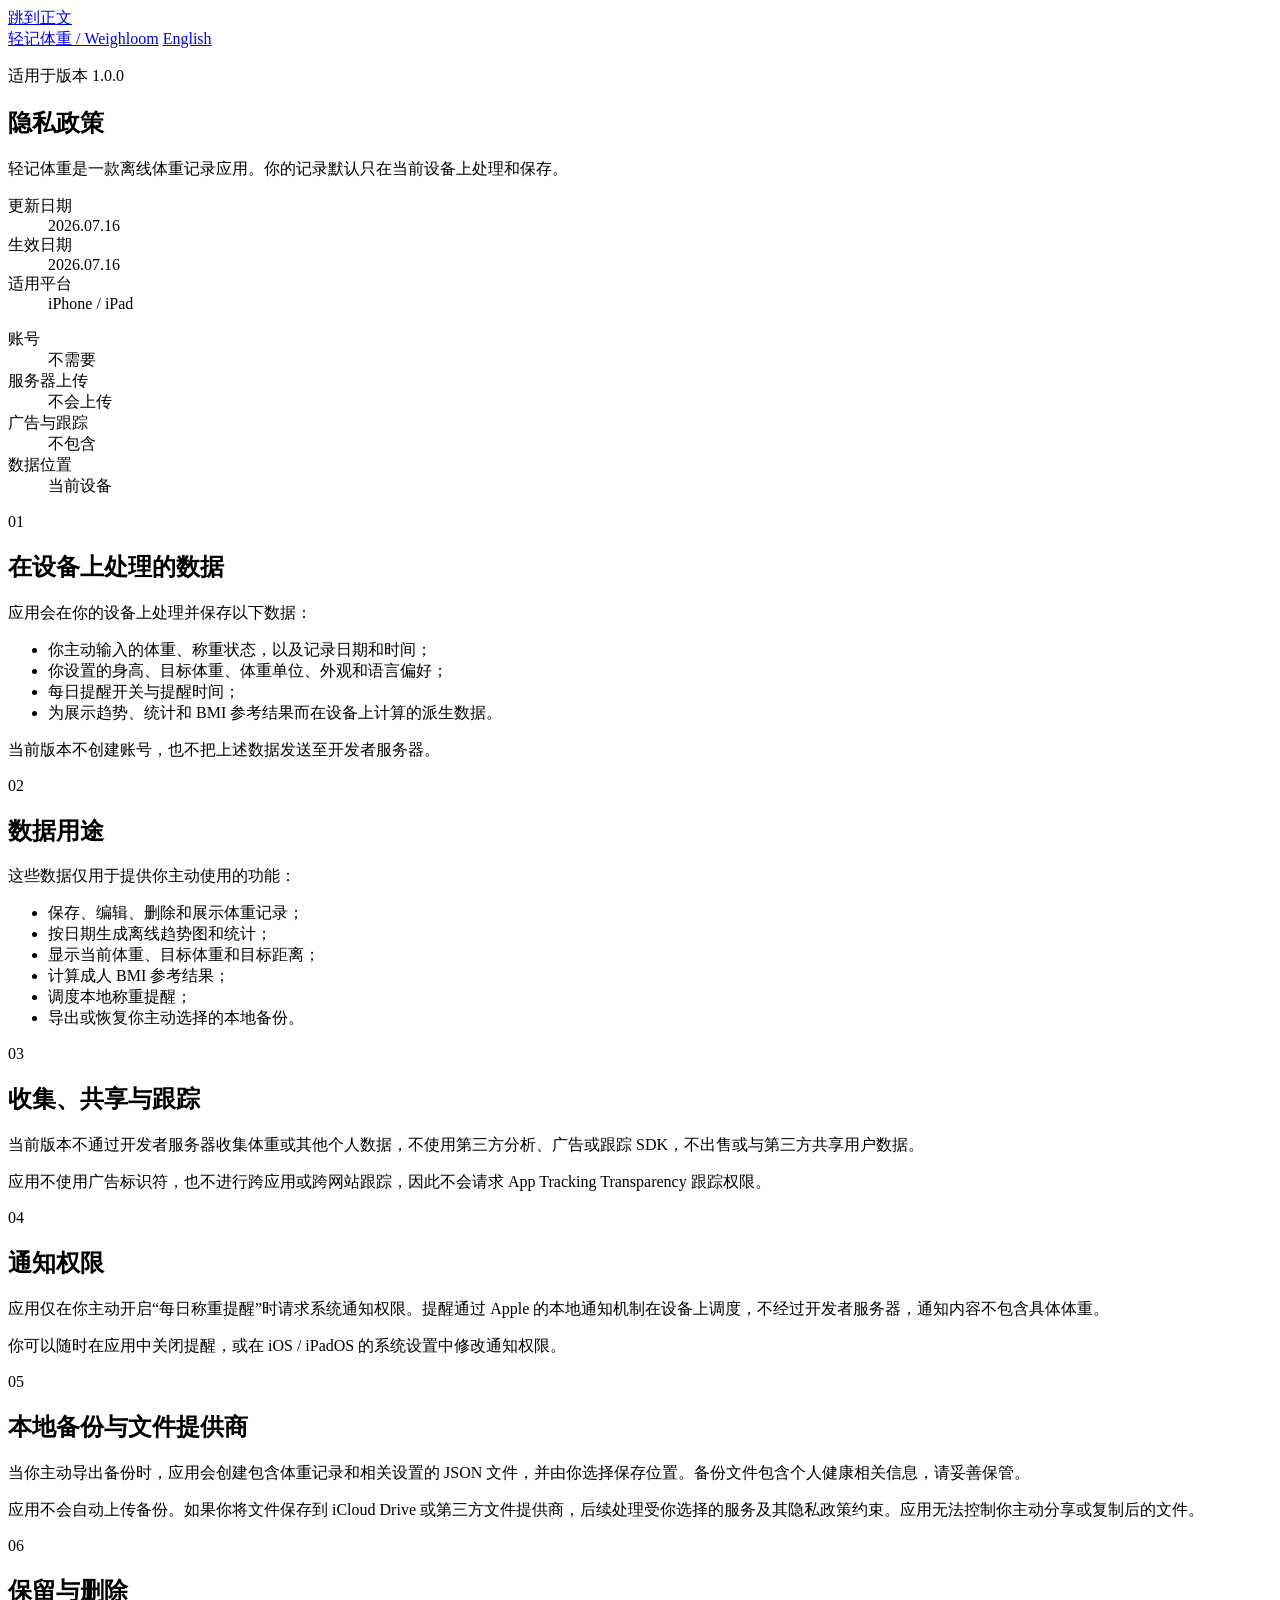
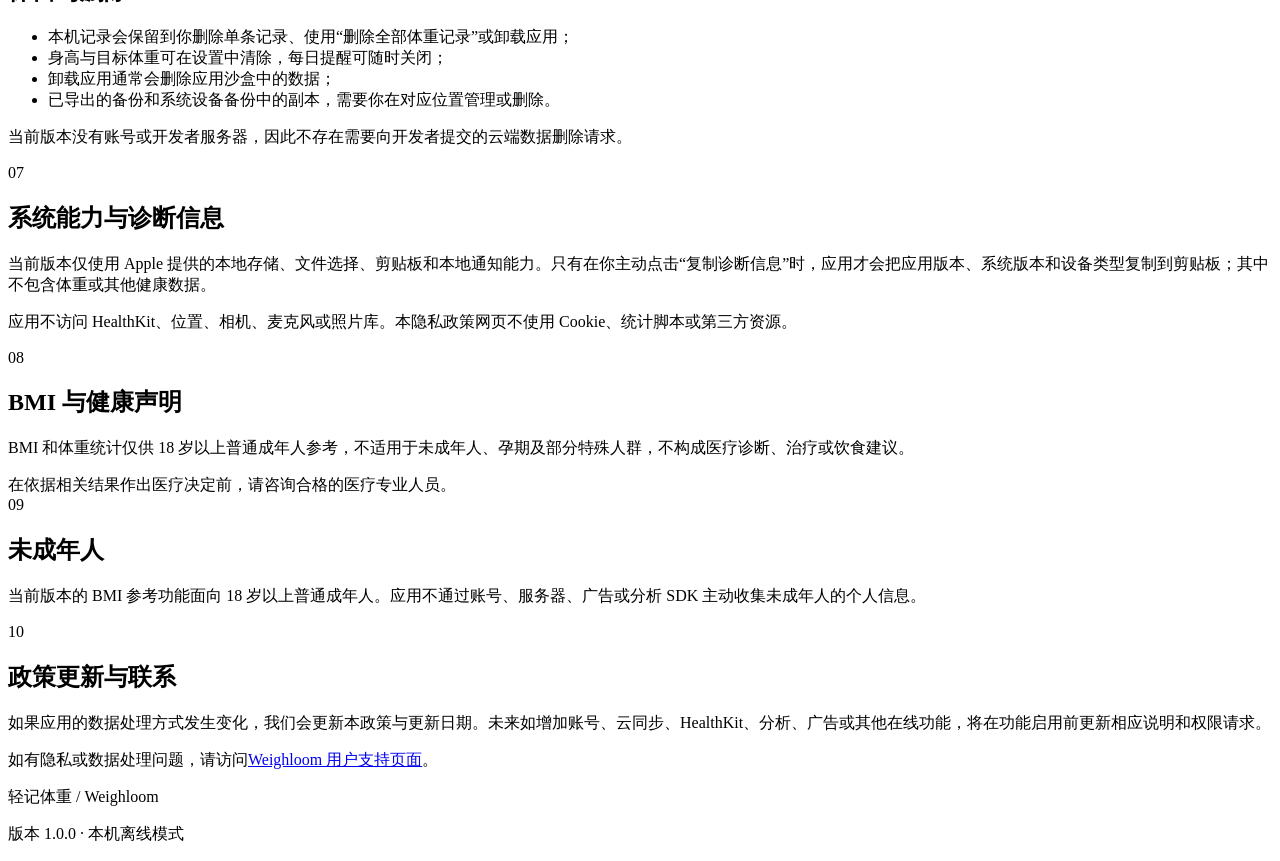
==== privacy/index.html @ 20277f67 "Add privacy/index.html" ====
<!doctype html>
<html lang="zh-CN">
<head>
    <meta charset="utf-8">
    <meta name="viewport" content="width=device-width, initial-scale=1">
    <meta name="description" content="轻记体重（Weighloom）隐私政策：数据仅在设备上处理，不上传、不跟踪、不含广告。">
    <meta name="robots" content="index,follow">
    <title>隐私政策｜轻记体重</title>
    <link rel="stylesheet" href="privacy.css">
</head>
<body>
    <a class="skip-link" href="#content">跳到正文</a>

    <header class="topbar">
        <div class="topbar__inner">
            <a class="brand" href="../" aria-label="Weighloom 首页">轻记体重 / Weighloom</a>
            <a class="language-link" href="en/" lang="en" hreflang="en">English</a>
        </div>
    </header>

    <main id="content" class="page">
        <section class="hero" aria-labelledby="page-title">
            <div>
                <p class="eyebrow">适用于版本 1.0.0</p>
                <h1 id="page-title">隐私政策</h1>
                <p class="lead">轻记体重是一款离线体重记录应用。你的记录默认只在当前设备上处理和保存。</p>
            </div>

            <dl class="meta" aria-label="政策信息">
                <div class="meta__row">
                    <dt>更新日期</dt>
                    <dd><time datetime="2026-07-16">2026.07.16</time></dd>
                </div>
                <div class="meta__row">
                    <dt>生效日期</dt>
                    <dd><time datetime="2026-07-16">2026.07.16</time></dd>
                </div>
                <div class="meta__row">
                    <dt>适用平台</dt>
                    <dd>iPhone / iPad</dd>
                </div>
            </dl>
        </section>

        <dl class="summary" aria-label="隐私摘要">
            <div class="summary__item">
                <dt>账号</dt>
                <dd>不需要</dd>
            </div>
            <div class="summary__item">
                <dt>服务器上传</dt>
                <dd>不会上传</dd>
            </div>
            <div class="summary__item">
                <dt>广告与跟踪</dt>
                <dd>不包含</dd>
            </div>
            <div class="summary__item">
                <dt>数据位置</dt>
                <dd>当前设备</dd>
            </div>
        </dl>

        <div class="policy">
            <section class="policy-section" aria-labelledby="section-01">
                <div class="section-number" aria-hidden="true">01</div>
                <div>
                    <h2 id="section-01">在设备上处理的数据</h2>
                    <p>应用会在你的设备上处理并保存以下数据：</p>
                    <ul>
                        <li>你主动输入的体重、称重状态，以及记录日期和时间；</li>
                        <li>你设置的身高、目标体重、体重单位、外观和语言偏好；</li>
                        <li>每日提醒开关与提醒时间；</li>
                        <li>为展示趋势、统计和 BMI 参考结果而在设备上计算的派生数据。</li>
                    </ul>
                    <p>当前版本不创建账号，也不把上述数据发送至开发者服务器。</p>
                </div>
            </section>

            <section class="policy-section" aria-labelledby="section-02">
                <div class="section-number" aria-hidden="true">02</div>
                <div>
                    <h2 id="section-02">数据用途</h2>
                    <p>这些数据仅用于提供你主动使用的功能：</p>
                    <ul>
                        <li>保存、编辑、删除和展示体重记录；</li>
                        <li>按日期生成离线趋势图和统计；</li>
                        <li>显示当前体重、目标体重和目标距离；</li>
                        <li>计算成人 BMI 参考结果；</li>
                        <li>调度本地称重提醒；</li>
                        <li>导出或恢复你主动选择的本地备份。</li>
                    </ul>
                </div>
            </section>

            <section class="policy-section" aria-labelledby="section-03">
                <div class="section-number" aria-hidden="true">03</div>
                <div>
                    <h2 id="section-03">收集、共享与跟踪</h2>
                    <p>当前版本不通过开发者服务器收集体重或其他个人数据，不使用第三方分析、广告或跟踪 SDK，不出售或与第三方共享用户数据。</p>
                    <p>应用不使用广告标识符，也不进行跨应用或跨网站跟踪，因此不会请求 App Tracking Transparency 跟踪权限。</p>
                </div>
            </section>

            <section class="policy-section" aria-labelledby="section-04">
                <div class="section-number" aria-hidden="true">04</div>
                <div>
                    <h2 id="section-04">通知权限</h2>
                    <p>应用仅在你主动开启“每日称重提醒”时请求系统通知权限。提醒通过 Apple 的本地通知机制在设备上调度，不经过开发者服务器，通知内容不包含具体体重。</p>
                    <p>你可以随时在应用中关闭提醒，或在 iOS / iPadOS 的系统设置中修改通知权限。</p>
                </div>
            </section>

            <section class="policy-section" aria-labelledby="section-05">
                <div class="section-number" aria-hidden="true">05</div>
                <div>
                    <h2 id="section-05">本地备份与文件提供商</h2>
                    <p>当你主动导出备份时，应用会创建包含体重记录和相关设置的 JSON 文件，并由你选择保存位置。备份文件包含个人健康相关信息，请妥善保管。</p>
                    <p>应用不会自动上传备份。如果你将文件保存到 iCloud Drive 或第三方文件提供商，后续处理受你选择的服务及其隐私政策约束。应用无法控制你主动分享或复制后的文件。</p>
                </div>
            </section>

            <section class="policy-section" aria-labelledby="section-06">
                <div class="section-number" aria-hidden="true">06</div>
                <div>
                    <h2 id="section-06">保留与删除</h2>
                    <ul>
                        <li>本机记录会保留到你删除单条记录、使用“删除全部体重记录”或卸载应用；</li>
                        <li>身高与目标体重可在设置中清除，每日提醒可随时关闭；</li>
                        <li>卸载应用通常会删除应用沙盒中的数据；</li>
                        <li>已导出的备份和系统设备备份中的副本，需要你在对应位置管理或删除。</li>
                    </ul>
                    <p>当前版本没有账号或开发者服务器，因此不存在需要向开发者提交的云端数据删除请求。</p>
                </div>
            </section>

            <section class="policy-section" aria-labelledby="section-07">
                <div class="section-number" aria-hidden="true">07</div>
                <div>
                    <h2 id="section-07">系统能力与诊断信息</h2>
                    <p>当前版本仅使用 Apple 提供的本地存储、文件选择、剪贴板和本地通知能力。只有在你主动点击“复制诊断信息”时，应用才会把应用版本、系统版本和设备类型复制到剪贴板；其中不包含体重或其他健康数据。</p>
                    <p>应用不访问 HealthKit、位置、相机、麦克风或照片库。本隐私政策网页不使用 Cookie、统计脚本或第三方资源。</p>
                </div>
            </section>

            <section class="policy-section" aria-labelledby="section-08">
                <div class="section-number" aria-hidden="true">08</div>
                <div>
                    <h2 id="section-08">BMI 与健康声明</h2>
                    <p>BMI 和体重统计仅供 18 岁以上普通成年人参考，不适用于未成年人、孕期及部分特殊人群，不构成医疗诊断、治疗或饮食建议。</p>
                    <div class="notice">在依据相关结果作出医疗决定前，请咨询合格的医疗专业人员。</div>
                </div>
            </section>

            <section class="policy-section" aria-labelledby="section-09">
                <div class="section-number" aria-hidden="true">09</div>
                <div>
                    <h2 id="section-09">未成年人</h2>
                    <p>当前版本的 BMI 参考功能面向 18 岁以上普通成年人。应用不通过账号、服务器、广告或分析 SDK 主动收集未成年人的个人信息。</p>
                </div>
            </section>

            <section class="policy-section" aria-labelledby="section-10">
                <div class="section-number" aria-hidden="true">10</div>
                <div>
                    <h2 id="section-10">政策更新与联系</h2>
                    <p>如果应用的数据处理方式发生变化，我们会更新本政策与更新日期。未来如增加账号、云同步、HealthKit、分析、广告或其他在线功能，将在功能启用前更新相应说明和权限请求。</p>
                    <p>如有隐私或数据处理问题，请访问<a href="../support/">Weighloom 用户支持页面</a>。</p>
                </div>
            </section>
        </div>
    </main>

    <footer class="footer">
        <div class="footer__inner">
            <p>轻记体重 / Weighloom</p>
            <p>版本 1.0.0 · 本机离线模式</p>
        </div>
    </footer>
</body>
</html>
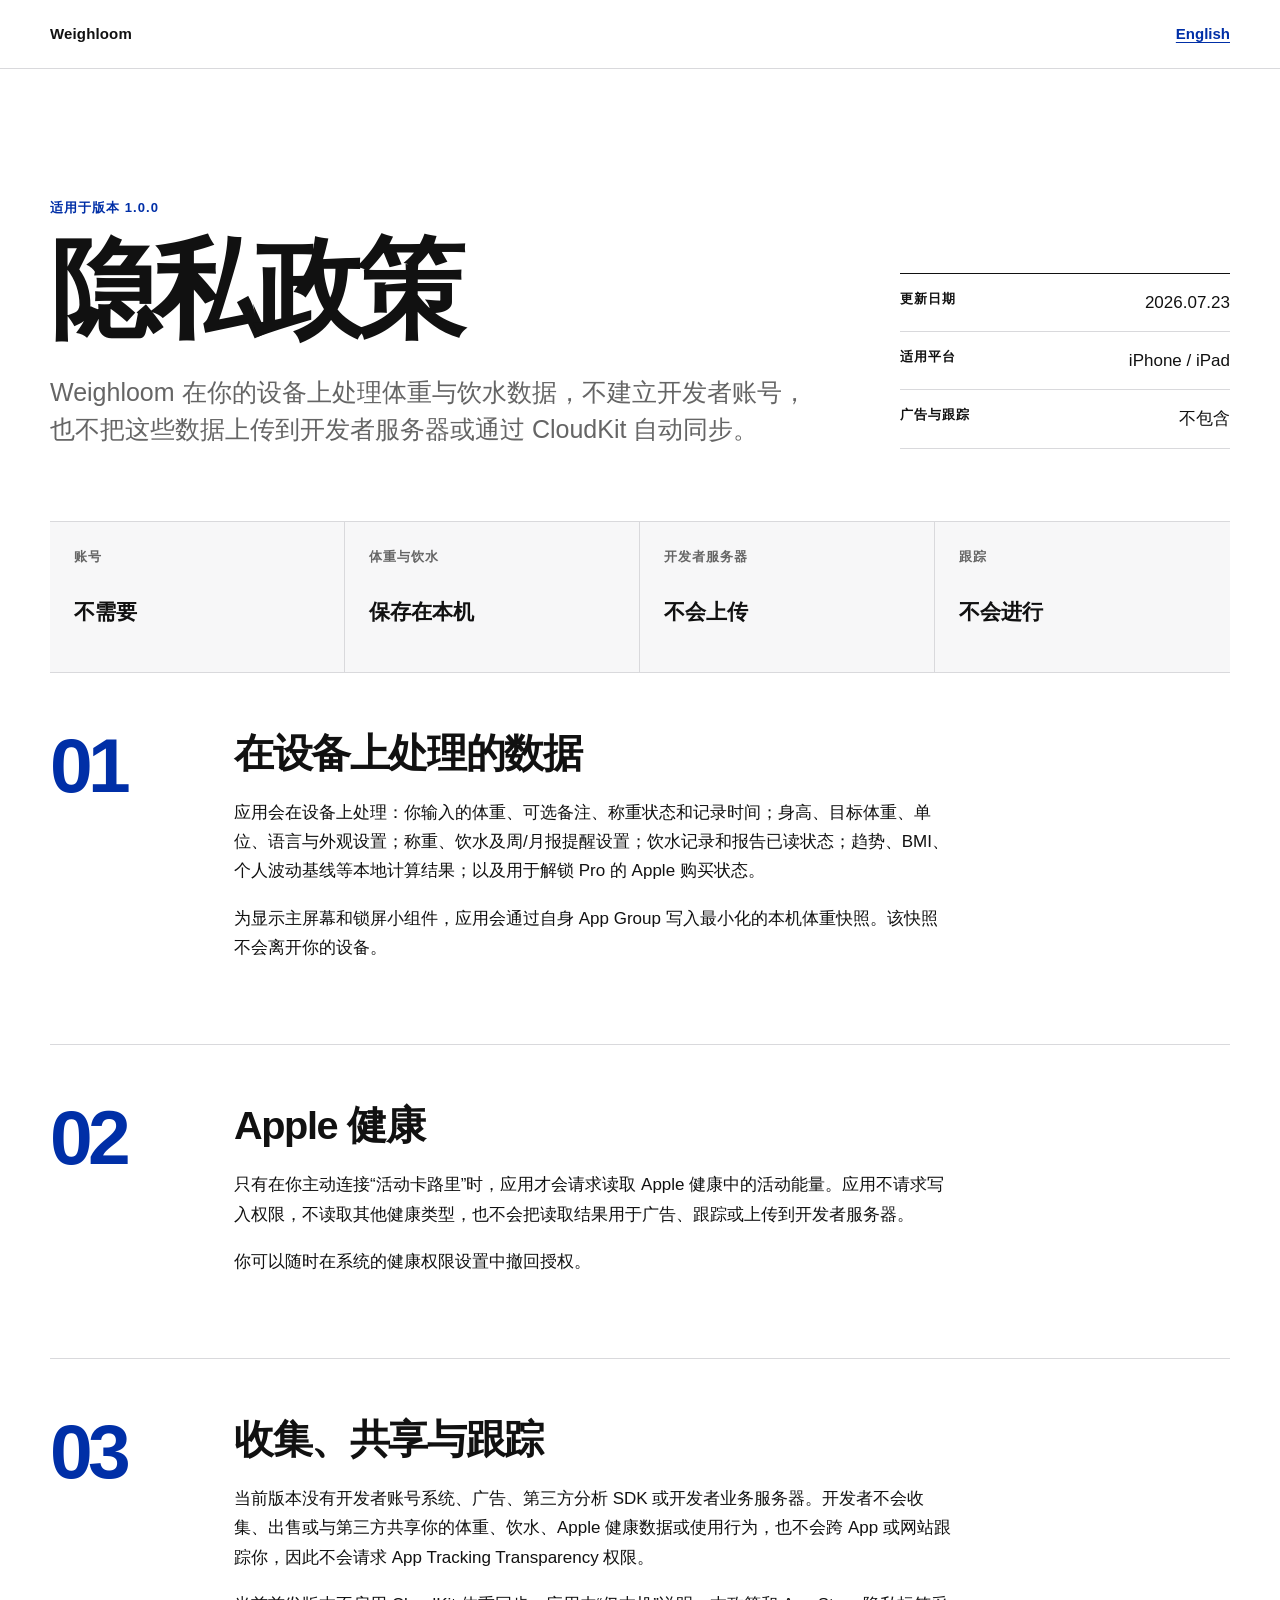
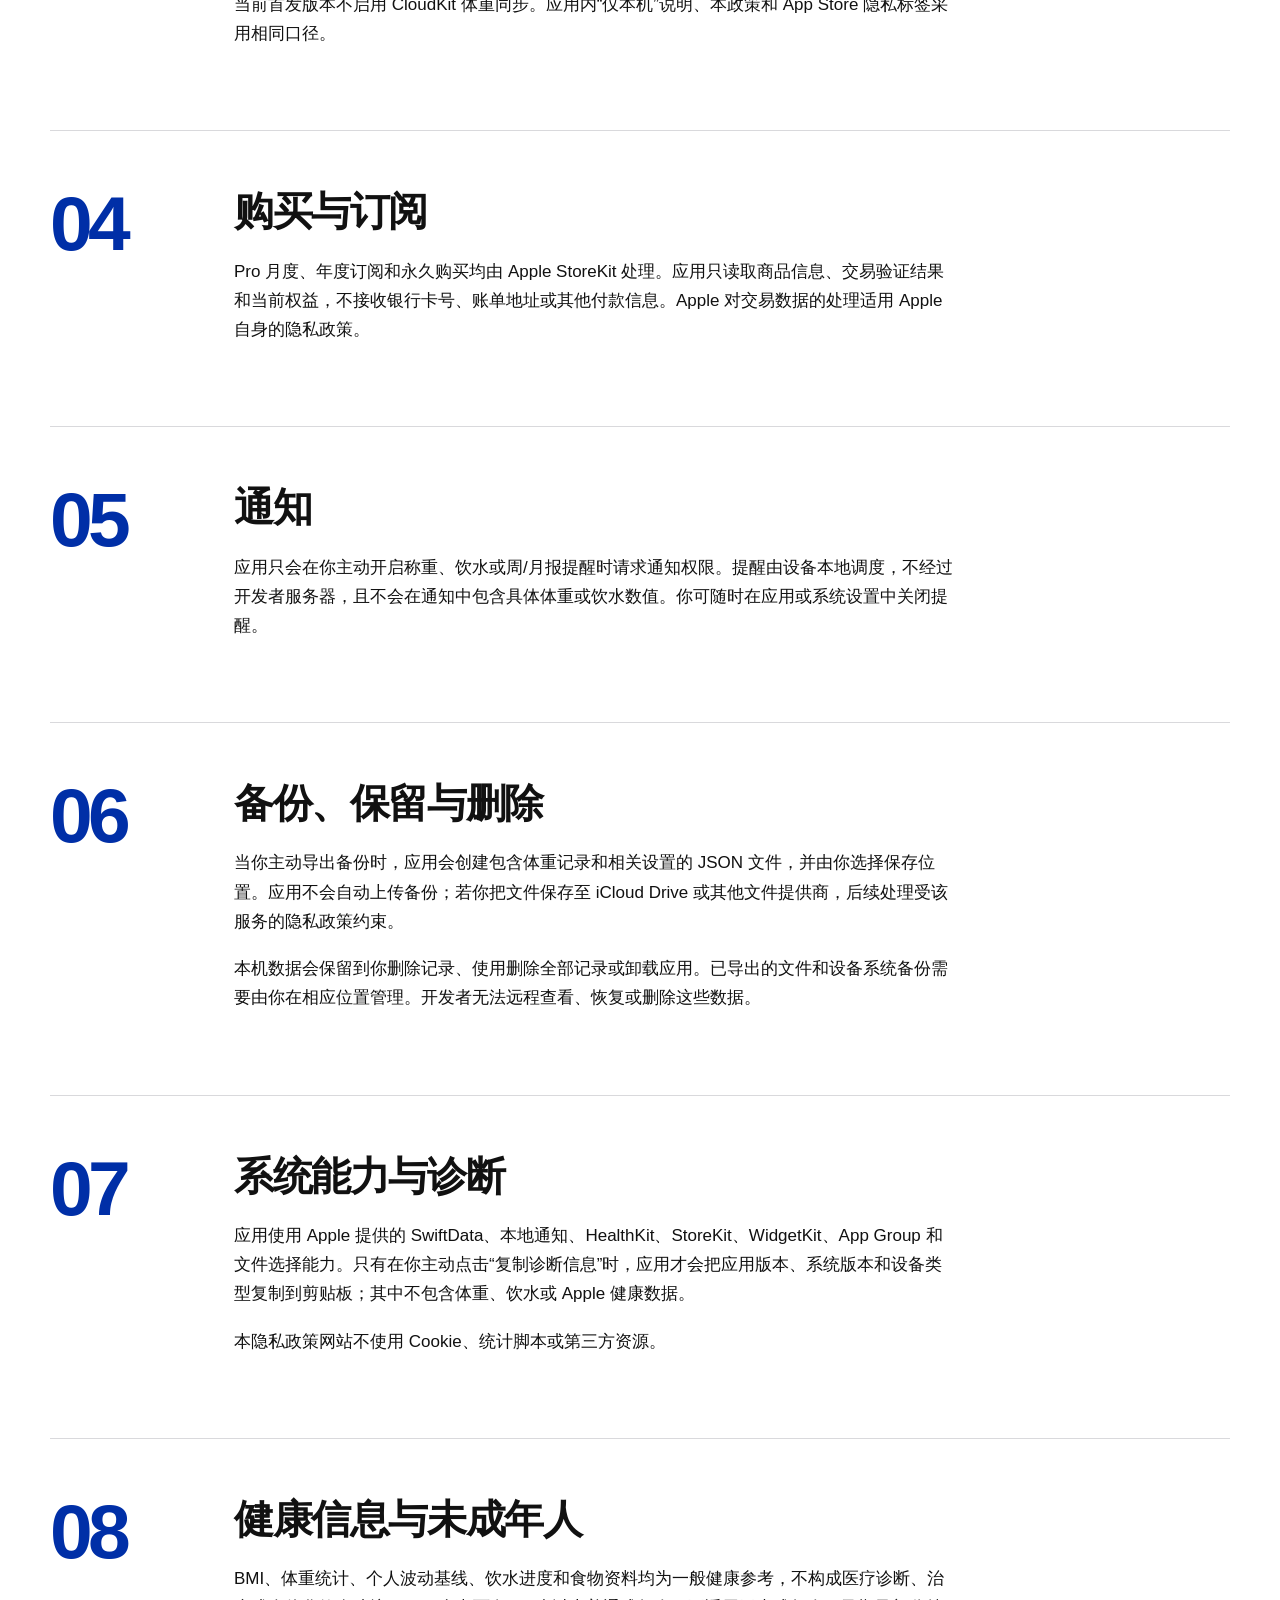
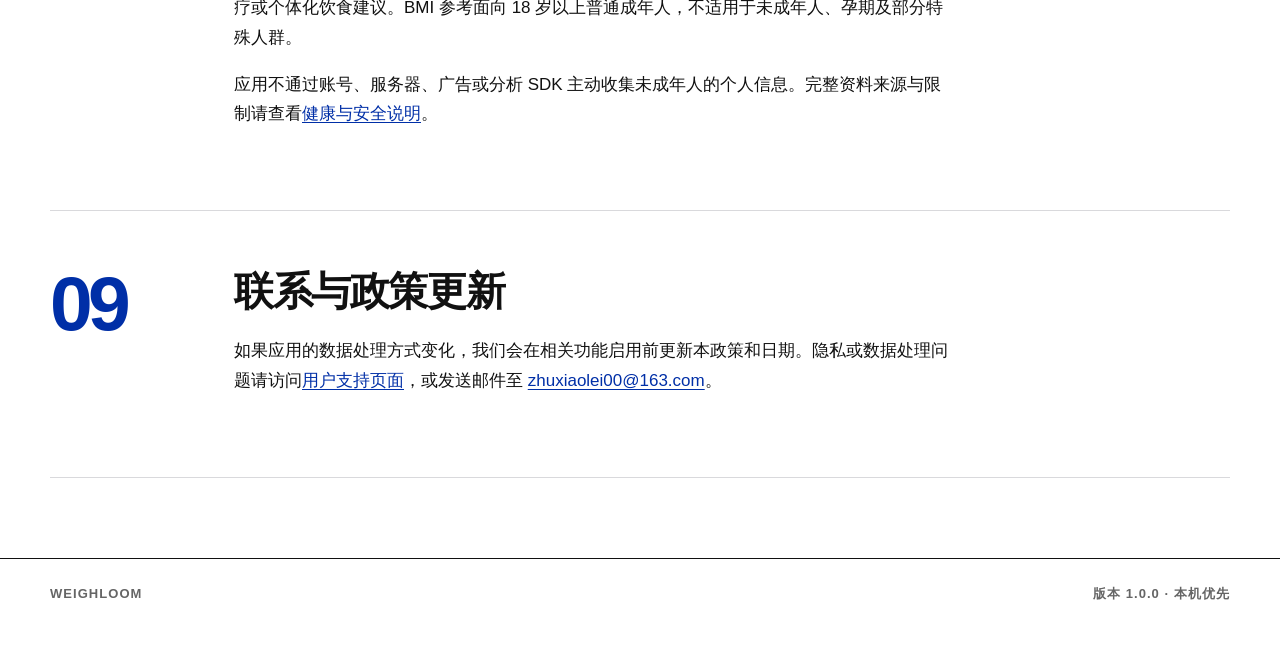
==== commit d3e4d98a: "Update Weighloom first-release privacy safety and support" ====
--- a/privacy/index.html
+++ b/privacy/index.html
@@ -3,17 +3,16 @@
 <head>
     <meta charset="utf-8">
     <meta name="viewport" content="width=device-width, initial-scale=1">
-    <meta name="description" content="轻记体重（Weighloom）隐私政策：数据仅在设备上处理，不上传、不跟踪、不含广告。">
+    <meta name="description" content="Weighloom 隐私政策：数据在设备上处理，不跟踪、不含广告、不启用体重 iCloud 同步。">
     <meta name="robots" content="index,follow">
-    <title>隐私政策｜轻记体重</title>
+    <title>隐私政策｜Weighloom</title>
     <link rel="stylesheet" href="privacy.css">
 </head>
 <body>
     <a class="skip-link" href="#content">跳到正文</a>
-
     <header class="topbar">
         <div class="topbar__inner">
-            <a class="brand" href="../" aria-label="Weighloom 首页">轻记体重 / Weighloom</a>
+            <a class="brand" href="../" aria-label="Weighloom 首页">Weighloom</a>
             <a class="language-link" href="en/" lang="en" hreflang="en">English</a>
         </div>
     </header>
@@ -23,42 +22,20 @@
             <div>
                 <p class="eyebrow">适用于版本 1.0.0</p>
                 <h1 id="page-title">隐私政策</h1>
-                <p class="lead">轻记体重是一款离线体重记录应用。你的记录默认只在当前设备上处理和保存。</p>
+                <p class="lead">Weighloom 在你的设备上处理体重与饮水数据，不建立开发者账号，也不把这些数据上传到开发者服务器或通过 CloudKit 自动同步。</p>
             </div>
-
             <dl class="meta" aria-label="政策信息">
-                <div class="meta__row">
-                    <dt>更新日期</dt>
-                    <dd><time datetime="2026-07-16">2026.07.16</time></dd>
-                </div>
-                <div class="meta__row">
-                    <dt>生效日期</dt>
-                    <dd><time datetime="2026-07-16">2026.07.16</time></dd>
-                </div>
-                <div class="meta__row">
-                    <dt>适用平台</dt>
-                    <dd>iPhone / iPad</dd>
-                </div>
+                <div class="meta__row"><dt>更新日期</dt><dd><time datetime="2026-07-23">2026.07.23</time></dd></div>
+                <div class="meta__row"><dt>适用平台</dt><dd>iPhone / iPad</dd></div>
+                <div class="meta__row"><dt>广告与跟踪</dt><dd>不包含</dd></div>
             </dl>
         </section>
 
         <dl class="summary" aria-label="隐私摘要">
-            <div class="summary__item">
-                <dt>账号</dt>
-                <dd>不需要</dd>
-            </div>
-            <div class="summary__item">
-                <dt>服务器上传</dt>
-                <dd>不会上传</dd>
-            </div>
-            <div class="summary__item">
-                <dt>广告与跟踪</dt>
-                <dd>不包含</dd>
-            </div>
-            <div class="summary__item">
-                <dt>数据位置</dt>
-                <dd>当前设备</dd>
-            </div>
+            <div class="summary__item"><dt>账号</dt><dd>不需要</dd></div>
+            <div class="summary__item"><dt>体重与饮水</dt><dd>保存在本机</dd></div>
+            <div class="summary__item"><dt>开发者服务器</dt><dd>不会上传</dd></div>
+            <div class="summary__item"><dt>跟踪</dt><dd>不会进行</dd></div>
         </dl>
 
         <div class="policy">
@@ -66,30 +43,17 @@
                 <div class="section-number" aria-hidden="true">01</div>
                 <div>
                     <h2 id="section-01">在设备上处理的数据</h2>
-                    <p>应用会在你的设备上处理并保存以下数据：</p>
-                    <ul>
-                        <li>你主动输入的体重、称重状态，以及记录日期和时间；</li>
-                        <li>你设置的身高、目标体重、体重单位、外观和语言偏好；</li>
-                        <li>每日提醒开关与提醒时间；</li>
-                        <li>为展示趋势、统计和 BMI 参考结果而在设备上计算的派生数据。</li>
-                    </ul>
-                    <p>当前版本不创建账号，也不把上述数据发送至开发者服务器。</p>
+                    <p>应用会在设备上处理：你输入的体重、可选备注、称重状态和记录时间；身高、目标体重、单位、语言与外观设置；称重、饮水及周/月报提醒设置；饮水记录和报告已读状态；趋势、BMI、个人波动基线等本地计算结果；以及用于解锁 Pro 的 Apple 购买状态。</p>
+                    <p>为显示主屏幕和锁屏小组件，应用会通过自身 App Group 写入最小化的本机体重快照。该快照不会离开你的设备。</p>
                 </div>
             </section>
 
             <section class="policy-section" aria-labelledby="section-02">
                 <div class="section-number" aria-hidden="true">02</div>
                 <div>
-                    <h2 id="section-02">数据用途</h2>
-                    <p>这些数据仅用于提供你主动使用的功能：</p>
-                    <ul>
-                        <li>保存、编辑、删除和展示体重记录；</li>
-                        <li>按日期生成离线趋势图和统计；</li>
-                        <li>显示当前体重、目标体重和目标距离；</li>
-                        <li>计算成人 BMI 参考结果；</li>
-                        <li>调度本地称重提醒；</li>
-                        <li>导出或恢复你主动选择的本地备份。</li>
-                    </ul>
+                    <h2 id="section-02">Apple 健康</h2>
+                    <p>只有在你主动连接“活动卡路里”时，应用才会请求读取 Apple 健康中的活动能量。应用不请求写入权限，不读取其他健康类型，也不会把读取结果用于广告、跟踪或上传到开发者服务器。</p>
+                    <p>你可以随时在系统的健康权限设置中撤回授权。</p>
                 </div>
             </section>
 
@@ -97,85 +61,64 @@
                 <div class="section-number" aria-hidden="true">03</div>
                 <div>
                     <h2 id="section-03">收集、共享与跟踪</h2>
-                    <p>当前版本不通过开发者服务器收集体重或其他个人数据，不使用第三方分析、广告或跟踪 SDK，不出售或与第三方共享用户数据。</p>
-                    <p>应用不使用广告标识符，也不进行跨应用或跨网站跟踪，因此不会请求 App Tracking Transparency 跟踪权限。</p>
+                    <p>当前版本没有开发者账号系统、广告、第三方分析 SDK 或开发者业务服务器。开发者不会收集、出售或与第三方共享你的体重、饮水、Apple 健康数据或使用行为，也不会跨 App 或网站跟踪你，因此不会请求 App Tracking Transparency 权限。</p>
+                    <p>当前首发版本不启用 CloudKit 体重同步。应用内“仅本机”说明、本政策和 App Store 隐私标签采用相同口径。</p>
                 </div>
             </section>
 
             <section class="policy-section" aria-labelledby="section-04">
                 <div class="section-number" aria-hidden="true">04</div>
                 <div>
-                    <h2 id="section-04">通知权限</h2>
-                    <p>应用仅在你主动开启“每日称重提醒”时请求系统通知权限。提醒通过 Apple 的本地通知机制在设备上调度，不经过开发者服务器，通知内容不包含具体体重。</p>
-                    <p>你可以随时在应用中关闭提醒，或在 iOS / iPadOS 的系统设置中修改通知权限。</p>
+                    <h2 id="section-04">购买与订阅</h2>
+                    <p>Pro 月度、年度订阅和永久购买均由 Apple StoreKit 处理。应用只读取商品信息、交易验证结果和当前权益，不接收银行卡号、账单地址或其他付款信息。Apple 对交易数据的处理适用 Apple 自身的隐私政策。</p>
                 </div>
             </section>
 
             <section class="policy-section" aria-labelledby="section-05">
                 <div class="section-number" aria-hidden="true">05</div>
                 <div>
-                    <h2 id="section-05">本地备份与文件提供商</h2>
-                    <p>当你主动导出备份时，应用会创建包含体重记录和相关设置的 JSON 文件，并由你选择保存位置。备份文件包含个人健康相关信息，请妥善保管。</p>
-                    <p>应用不会自动上传备份。如果你将文件保存到 iCloud Drive 或第三方文件提供商，后续处理受你选择的服务及其隐私政策约束。应用无法控制你主动分享或复制后的文件。</p>
+                    <h2 id="section-05">通知</h2>
+                    <p>应用只会在你主动开启称重、饮水或周/月报提醒时请求通知权限。提醒由设备本地调度，不经过开发者服务器，且不会在通知中包含具体体重或饮水数值。你可随时在应用或系统设置中关闭提醒。</p>
                 </div>
             </section>
 
             <section class="policy-section" aria-labelledby="section-06">
                 <div class="section-number" aria-hidden="true">06</div>
                 <div>
-                    <h2 id="section-06">保留与删除</h2>
-                    <ul>
-                        <li>本机记录会保留到你删除单条记录、使用“删除全部体重记录”或卸载应用；</li>
-                        <li>身高与目标体重可在设置中清除，每日提醒可随时关闭；</li>
-                        <li>卸载应用通常会删除应用沙盒中的数据；</li>
-                        <li>已导出的备份和系统设备备份中的副本，需要你在对应位置管理或删除。</li>
-                    </ul>
-                    <p>当前版本没有账号或开发者服务器，因此不存在需要向开发者提交的云端数据删除请求。</p>
+                    <h2 id="section-06">备份、保留与删除</h2>
+                    <p>当你主动导出备份时，应用会创建包含体重记录和相关设置的 JSON 文件，并由你选择保存位置。应用不会自动上传备份；若你把文件保存至 iCloud Drive 或其他文件提供商，后续处理受该服务的隐私政策约束。</p>
+                    <p>本机数据会保留到你删除记录、使用删除全部记录或卸载应用。已导出的文件和设备系统备份需要由你在相应位置管理。开发者无法远程查看、恢复或删除这些数据。</p>
                 </div>
             </section>
 
             <section class="policy-section" aria-labelledby="section-07">
                 <div class="section-number" aria-hidden="true">07</div>
                 <div>
-                    <h2 id="section-07">系统能力与诊断信息</h2>
-                    <p>当前版本仅使用 Apple 提供的本地存储、文件选择、剪贴板和本地通知能力。只有在你主动点击“复制诊断信息”时，应用才会把应用版本、系统版本和设备类型复制到剪贴板；其中不包含体重或其他健康数据。</p>
-                    <p>应用不访问 HealthKit、位置、相机、麦克风或照片库。本隐私政策网页不使用 Cookie、统计脚本或第三方资源。</p>
+                    <h2 id="section-07">系统能力与诊断</h2>
+                    <p>应用使用 Apple 提供的 SwiftData、本地通知、HealthKit、StoreKit、WidgetKit、App Group 和文件选择能力。只有在你主动点击“复制诊断信息”时，应用才会把应用版本、系统版本和设备类型复制到剪贴板；其中不包含体重、饮水或 Apple 健康数据。</p>
+                    <p>本隐私政策网站不使用 Cookie、统计脚本或第三方资源。</p>
                 </div>
             </section>
 
             <section class="policy-section" aria-labelledby="section-08">
                 <div class="section-number" aria-hidden="true">08</div>
                 <div>
-                    <h2 id="section-08">BMI 与健康声明</h2>
-                    <p>BMI 和体重统计仅供 18 岁以上普通成年人参考，不适用于未成年人、孕期及部分特殊人群，不构成医疗诊断、治疗或饮食建议。</p>
-                    <div class="notice">在依据相关结果作出医疗决定前，请咨询合格的医疗专业人员。</div>
+                    <h2 id="section-08">健康信息与未成年人</h2>
+                    <p>BMI、体重统计、个人波动基线、饮水进度和食物资料均为一般健康参考，不构成医疗诊断、治疗或个体化饮食建议。BMI 参考面向 18 岁以上普通成年人，不适用于未成年人、孕期及部分特殊人群。</p>
+                    <p>应用不通过账号、服务器、广告或分析 SDK 主动收集未成年人的个人信息。完整资料来源与限制请查看<a href="../safety/">健康与安全说明</a>。</p>
                 </div>
             </section>
 
             <section class="policy-section" aria-labelledby="section-09">
                 <div class="section-number" aria-hidden="true">09</div>
                 <div>
-                    <h2 id="section-09">未成年人</h2>
-                    <p>当前版本的 BMI 参考功能面向 18 岁以上普通成年人。应用不通过账号、服务器、广告或分析 SDK 主动收集未成年人的个人信息。</p>
-                </div>
-            </section>
-
-            <section class="policy-section" aria-labelledby="section-10">
-                <div class="section-number" aria-hidden="true">10</div>
-                <div>
-                    <h2 id="section-10">政策更新与联系</h2>
-                    <p>如果应用的数据处理方式发生变化，我们会更新本政策与更新日期。未来如增加账号、云同步、HealthKit、分析、广告或其他在线功能，将在功能启用前更新相应说明和权限请求。</p>
-                    <p>如有隐私或数据处理问题，请访问<a href="../support/">Weighloom 用户支持页面</a>。</p>
+                    <h2 id="section-09">联系与政策更新</h2>
+                    <p>如果应用的数据处理方式变化，我们会在相关功能启用前更新本政策和日期。隐私或数据处理问题请访问<a href="../support/">用户支持页面</a>，或发送邮件至 <a href="mailto:zhuxiaolei00@163.com">zhuxiaolei00@163.com</a>。</p>
                 </div>
             </section>
         </div>
     </main>
 
-    <footer class="footer">
-        <div class="footer__inner">
-            <p>轻记体重 / Weighloom</p>
-            <p>版本 1.0.0 · 本机离线模式</p>
-        </div>
-    </footer>
+    <footer class="footer"><div class="footer__inner"><p>Weighloom</p><p>版本 1.0.0 · 本机优先</p></div></footer>
 </body>
 </html>
--- a/privacy/privacy.css
+++ b/privacy/privacy.css
@@ -0,0 +1,359 @@
+:root {
+    color-scheme: light;
+    --surface: #ffffff;
+    --surface-muted: #f7f7f8;
+    --ink: #111111;
+    --muted: #656565;
+    --line: #d9d9dc;
+    --accent: #002fa7;
+    --content: 1180px;
+}
+
+* {
+    box-sizing: border-box;
+}
+
+html {
+    scroll-behavior: smooth;
+}
+
+body {
+    margin: 0;
+    background: var(--surface);
+    color: var(--ink);
+    font-family: "Helvetica Neue", Helvetica, Arial, system-ui, sans-serif;
+    font-size: 17px;
+    line-height: 1.72;
+    -webkit-font-smoothing: antialiased;
+}
+
+a {
+    color: var(--accent);
+    text-decoration-thickness: 1px;
+    text-underline-offset: 0.18em;
+}
+
+a:hover {
+    text-decoration-thickness: 2px;
+}
+
+a:focus-visible {
+    outline: 3px solid var(--accent);
+    outline-offset: 4px;
+}
+
+.skip-link {
+    position: fixed;
+    top: 10px;
+    left: 10px;
+    z-index: 20;
+    padding: 8px 12px;
+    background: var(--accent);
+    color: #ffffff;
+    transform: translateY(-160%);
+}
+
+.skip-link:focus {
+    transform: translateY(0);
+}
+
+.topbar {
+    border-bottom: 1px solid var(--line);
+}
+
+.topbar__inner,
+.page,
+.footer__inner {
+    width: min(calc(100% - 40px), var(--content));
+    margin-inline: auto;
+}
+
+.topbar__inner {
+    min-height: 68px;
+    display: flex;
+    align-items: center;
+    justify-content: space-between;
+    gap: 24px;
+}
+
+.brand {
+    color: var(--ink);
+    font-size: 15px;
+    font-weight: 700;
+    letter-spacing: 0.01em;
+    text-decoration: none;
+}
+
+.language-link {
+    font-size: 15px;
+    font-weight: 600;
+}
+
+.hero {
+    display: grid;
+    grid-template-columns: minmax(0, 1.55fr) minmax(260px, 0.65fr);
+    gap: 64px;
+    padding: clamp(64px, 10vw, 136px) 0 72px;
+    border-bottom: 1px solid var(--line);
+}
+
+.eyebrow,
+.meta dt,
+.summary dt,
+.footer {
+    font-size: 13px;
+    font-weight: 700;
+    letter-spacing: 0.08em;
+    text-transform: uppercase;
+}
+
+.eyebrow {
+    margin: 0 0 20px;
+    color: var(--accent);
+}
+
+h1 {
+    max-width: 860px;
+    margin: 0;
+    font-size: clamp(50px, 8.5vw, 116px);
+    font-weight: 700;
+    letter-spacing: -0.065em;
+    line-height: 0.94;
+}
+
+.lead {
+    max-width: 760px;
+    margin: 32px 0 0;
+    color: var(--muted);
+    font-size: clamp(19px, 2.2vw, 25px);
+    line-height: 1.5;
+}
+
+.meta {
+    align-self: end;
+    margin: 0;
+    border-top: 1px solid var(--ink);
+}
+
+.meta__row {
+    display: grid;
+    grid-template-columns: 1fr auto;
+    gap: 20px;
+    padding: 14px 0;
+    border-bottom: 1px solid var(--line);
+}
+
+.meta dt,
+.meta dd {
+    margin: 0;
+}
+
+.meta dd {
+    text-align: right;
+    font-variant-numeric: tabular-nums;
+}
+
+.summary {
+    display: grid;
+    grid-template-columns: repeat(4, minmax(0, 1fr));
+    margin: 0;
+    background: var(--surface-muted);
+    border-bottom: 1px solid var(--line);
+}
+
+.summary__item {
+    min-height: 150px;
+    padding: 24px;
+    border-right: 1px solid var(--line);
+}
+
+.summary__item:last-child {
+    border-right: 0;
+}
+
+.summary dt,
+.summary dd {
+    margin: 0;
+}
+
+.summary dt {
+    color: var(--muted);
+}
+
+.summary dd {
+    margin-top: 30px;
+    font-size: 21px;
+    font-weight: 650;
+    line-height: 1.35;
+}
+
+.policy {
+    counter-reset: policy-section;
+}
+
+.policy-section {
+    display: grid;
+    grid-template-columns: 150px minmax(0, 720px);
+    gap: 34px;
+    padding: 58px 0 64px;
+    border-bottom: 1px solid var(--line);
+}
+
+.section-number {
+    color: var(--accent);
+    font-size: clamp(54px, 6vw, 88px);
+    font-weight: 700;
+    letter-spacing: -0.06em;
+    line-height: 0.9;
+    font-variant-numeric: tabular-nums;
+}
+
+.policy-section h2 {
+    margin: 0 0 22px;
+    font-size: clamp(27px, 3.1vw, 40px);
+    letter-spacing: -0.035em;
+    line-height: 1.14;
+}
+
+.policy-section p {
+    margin: 0 0 18px;
+}
+
+.policy-section ul {
+    margin: 0 0 20px;
+    padding-left: 1.15em;
+}
+
+.policy-section li + li {
+    margin-top: 8px;
+}
+
+.notice {
+    margin-top: 28px;
+    padding: 20px 22px;
+    border-left: 5px solid var(--accent);
+    background: var(--surface-muted);
+}
+
+.footer {
+    margin-top: 80px;
+    color: var(--muted);
+    border-top: 1px solid var(--ink);
+}
+
+.footer__inner {
+    display: flex;
+    justify-content: space-between;
+    gap: 24px;
+    padding: 24px 0 44px;
+}
+
+.footer p {
+    margin: 0;
+}
+
+@media (max-width: 820px) {
+    .hero {
+        grid-template-columns: 1fr;
+        gap: 46px;
+    }
+
+    .meta {
+        max-width: 520px;
+    }
+
+    .summary {
+        grid-template-columns: repeat(2, minmax(0, 1fr));
+    }
+
+    .summary__item:nth-child(2) {
+        border-right: 0;
+    }
+
+    .summary__item:nth-child(-n + 2) {
+        border-bottom: 1px solid var(--line);
+    }
+
+    .policy-section {
+        grid-template-columns: 96px minmax(0, 1fr);
+    }
+}
+
+@media (max-width: 560px) {
+    body {
+        font-size: 16px;
+    }
+
+    .topbar__inner,
+    .page,
+    .footer__inner {
+        width: min(calc(100% - 28px), var(--content));
+    }
+
+    .topbar__inner {
+        min-height: 60px;
+    }
+
+    .hero {
+        padding: 54px 0 52px;
+    }
+
+    h1 {
+        font-size: clamp(46px, 16vw, 72px);
+    }
+
+    .summary {
+        grid-template-columns: 1fr;
+    }
+
+    .summary__item,
+    .summary__item:nth-child(2) {
+        min-height: 112px;
+        border-right: 0;
+        border-bottom: 1px solid var(--line);
+    }
+
+    .summary__item:last-child {
+        border-bottom: 0;
+    }
+
+    .summary dd {
+        margin-top: 16px;
+    }
+
+    .policy-section {
+        grid-template-columns: 1fr;
+        gap: 20px;
+        padding: 44px 0 48px;
+    }
+
+    .section-number {
+        font-size: 48px;
+    }
+
+    .footer__inner {
+        flex-direction: column;
+    }
+}
+
+@media (prefers-reduced-motion: reduce) {
+    html {
+        scroll-behavior: auto;
+    }
+}
+
+@media print {
+    .topbar,
+    .skip-link,
+    .language-link {
+        display: none;
+    }
+
+    .hero {
+        padding-top: 24px;
+    }
+
+    .policy-section {
+        break-inside: avoid;
+    }
+}
